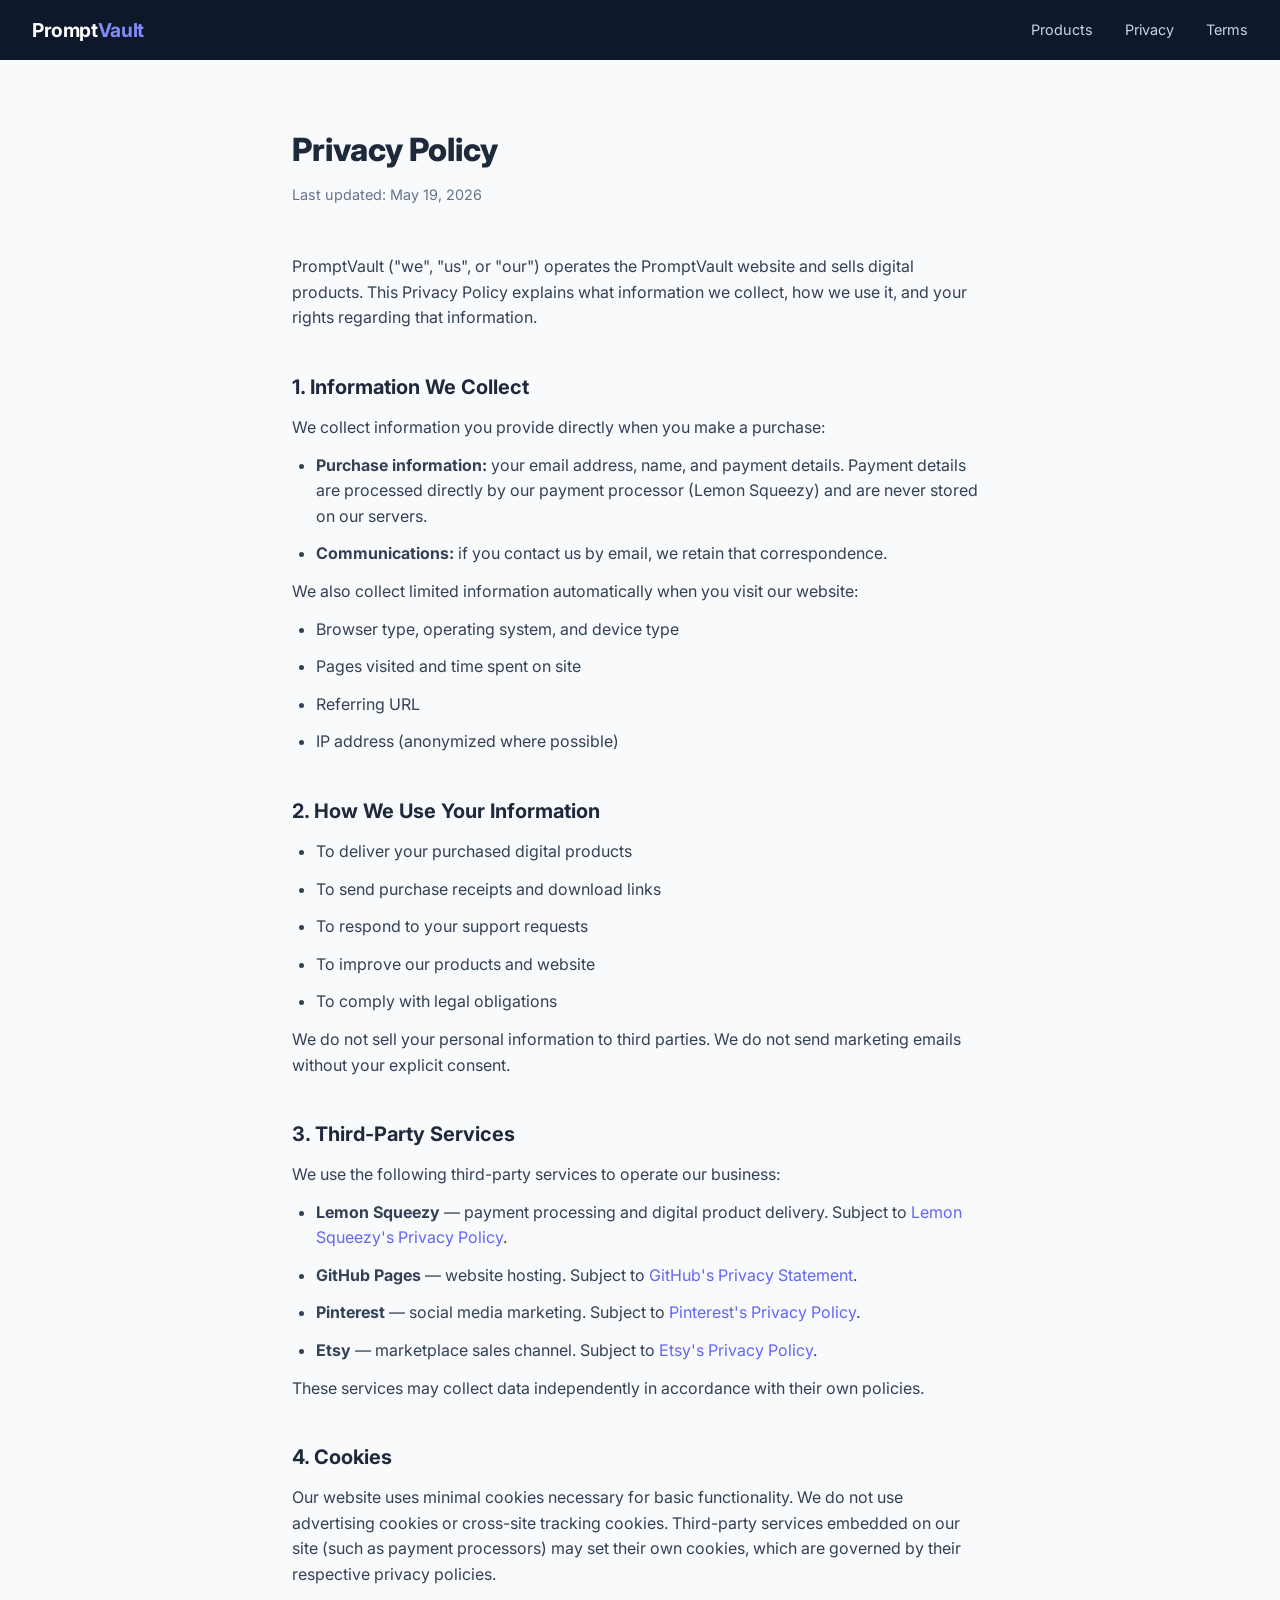
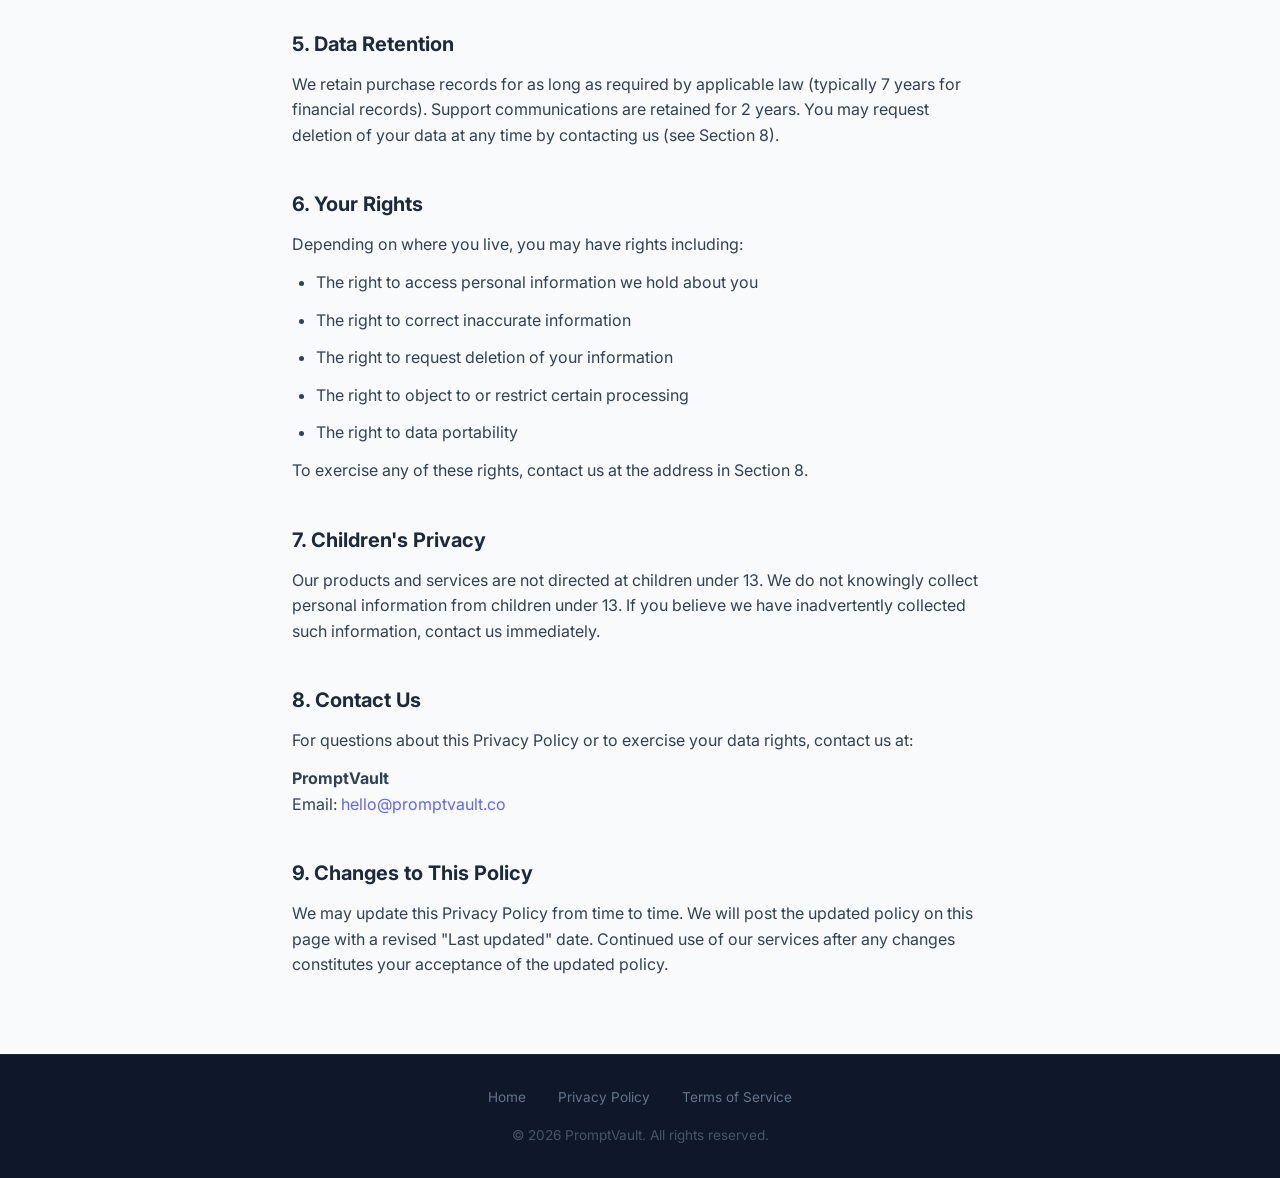
==== docs/privacy.html @ 1d8c43e7 "feat: PromptVault website for GitHub Pages - docs/index.html: landing page with hero, product grid, " ====
<!DOCTYPE html>
<html lang="en">
<head>
  <meta charset="UTF-8">
  <meta name="viewport" content="width=device-width, initial-scale=1.0">
  <title>Privacy Policy — PromptVault</title>
  <link rel="preconnect" href="https://fonts.googleapis.com">
  <link rel="stylesheet" href="https://fonts.googleapis.com/css2?family=Inter:wght@400;600;700;800&display=swap">
  <link rel="stylesheet" href="style.css">
</head>
<body>

<nav>
  <div class="nav-logo"><a href="index.html" style="color:inherit;text-decoration:none;">Prompt<span>Vault</span></a></div>
  <ul>
    <li><a href="index.html#products">Products</a></li>
    <li><a href="privacy.html">Privacy</a></li>
    <li><a href="terms.html">Terms</a></li>
  </ul>
</nav>

<div class="legal">
  <h1>Privacy Policy</h1>
  <p class="meta">Last updated: May 19, 2026</p>

  <p>PromptVault ("we", "us", or "our") operates the PromptVault website and sells digital products. This Privacy Policy explains what information we collect, how we use it, and your rights regarding that information.</p>

  <h2>1. Information We Collect</h2>
  <p>We collect information you provide directly when you make a purchase:</p>
  <ul>
    <li><strong>Purchase information:</strong> your email address, name, and payment details. Payment details are processed directly by our payment processor (Lemon Squeezy) and are never stored on our servers.</li>
    <li><strong>Communications:</strong> if you contact us by email, we retain that correspondence.</li>
  </ul>
  <p>We also collect limited information automatically when you visit our website:</p>
  <ul>
    <li>Browser type, operating system, and device type</li>
    <li>Pages visited and time spent on site</li>
    <li>Referring URL</li>
    <li>IP address (anonymized where possible)</li>
  </ul>

  <h2>2. How We Use Your Information</h2>
  <ul>
    <li>To deliver your purchased digital products</li>
    <li>To send purchase receipts and download links</li>
    <li>To respond to your support requests</li>
    <li>To improve our products and website</li>
    <li>To comply with legal obligations</li>
  </ul>
  <p>We do not sell your personal information to third parties. We do not send marketing emails without your explicit consent.</p>

  <h2>3. Third-Party Services</h2>
  <p>We use the following third-party services to operate our business:</p>
  <ul>
    <li><strong>Lemon Squeezy</strong> — payment processing and digital product delivery. Subject to <a href="https://www.lemonsqueezy.com/privacy" target="_blank">Lemon Squeezy's Privacy Policy</a>.</li>
    <li><strong>GitHub Pages</strong> — website hosting. Subject to <a href="https://docs.github.com/en/site-policy/privacy-policies/github-general-privacy-statement" target="_blank">GitHub's Privacy Statement</a>.</li>
    <li><strong>Pinterest</strong> — social media marketing. Subject to <a href="https://policy.pinterest.com/en/privacy-policy" target="_blank">Pinterest's Privacy Policy</a>.</li>
    <li><strong>Etsy</strong> — marketplace sales channel. Subject to <a href="https://www.etsy.com/legal/privacy/" target="_blank">Etsy's Privacy Policy</a>.</li>
  </ul>
  <p>These services may collect data independently in accordance with their own policies.</p>

  <h2>4. Cookies</h2>
  <p>Our website uses minimal cookies necessary for basic functionality. We do not use advertising cookies or cross-site tracking cookies. Third-party services embedded on our site (such as payment processors) may set their own cookies, which are governed by their respective privacy policies.</p>

  <h2>5. Data Retention</h2>
  <p>We retain purchase records for as long as required by applicable law (typically 7 years for financial records). Support communications are retained for 2 years. You may request deletion of your data at any time by contacting us (see Section 8).</p>

  <h2>6. Your Rights</h2>
  <p>Depending on where you live, you may have rights including:</p>
  <ul>
    <li>The right to access personal information we hold about you</li>
    <li>The right to correct inaccurate information</li>
    <li>The right to request deletion of your information</li>
    <li>The right to object to or restrict certain processing</li>
    <li>The right to data portability</li>
  </ul>
  <p>To exercise any of these rights, contact us at the address in Section 8.</p>

  <h2>7. Children's Privacy</h2>
  <p>Our products and services are not directed at children under 13. We do not knowingly collect personal information from children under 13. If you believe we have inadvertently collected such information, contact us immediately.</p>

  <h2>8. Contact Us</h2>
  <p>For questions about this Privacy Policy or to exercise your data rights, contact us at:</p>
  <p><strong>PromptVault</strong><br>
  Email: <a href="mailto:hello@promptvault.co">hello@promptvault.co</a></p>

  <h2>9. Changes to This Policy</h2>
  <p>We may update this Privacy Policy from time to time. We will post the updated policy on this page with a revised "Last updated" date. Continued use of our services after any changes constitutes your acceptance of the updated policy.</p>
</div>

<footer>
  <div class="footer-links">
    <a href="index.html">Home</a>
    <a href="privacy.html">Privacy Policy</a>
    <a href="terms.html">Terms of Service</a>
  </div>
  <div>&copy; 2026 PromptVault. All rights reserved.</div>
</footer>

</body>
</html>
---- docs/style.css ----
*, *::before, *::after { box-sizing: border-box; margin: 0; padding: 0; }

:root {
  --dark:   #0F172A;
  --indigo: #6366F1;
  --indigo-light: #818CF8;
  --bg:     #F8FAFC;
  --text:   #1E293B;
  --muted:  #64748B;
  --border: #E2E8F0;
  --card:   #FFFFFF;
}

body {
  font-family: 'Inter', -apple-system, BlinkMacSystemFont, sans-serif;
  background: var(--bg);
  color: var(--text);
  line-height: 1.6;
  font-size: 16px;
}

a { color: var(--indigo); text-decoration: none; }
a:hover { text-decoration: underline; }

/* ── Nav ── */
nav {
  background: var(--dark);
  padding: 0 2rem;
  display: flex;
  align-items: center;
  justify-content: space-between;
  height: 60px;
  position: sticky;
  top: 0;
  z-index: 100;
}
.nav-logo {
  color: #fff;
  font-weight: 700;
  font-size: 1.2rem;
  letter-spacing: -0.02em;
}
.nav-logo span { color: var(--indigo-light); }
nav ul { list-style: none; display: flex; gap: 2rem; }
nav ul a { color: #CBD5E1; font-size: 0.9rem; }
nav ul a:hover { color: #fff; text-decoration: none; }

/* ── Hero ── */
.hero {
  background: var(--dark);
  color: #fff;
  text-align: center;
  padding: 5rem 2rem 4rem;
}
.hero-badge {
  display: inline-block;
  background: rgba(99,102,241,0.2);
  color: var(--indigo-light);
  border: 1px solid rgba(99,102,241,0.4);
  border-radius: 100px;
  padding: 0.3rem 1rem;
  font-size: 0.8rem;
  font-weight: 600;
  letter-spacing: 0.05em;
  text-transform: uppercase;
  margin-bottom: 1.5rem;
}
.hero h1 {
  font-size: clamp(2rem, 5vw, 3.5rem);
  font-weight: 800;
  letter-spacing: -0.03em;
  line-height: 1.15;
  margin-bottom: 1.25rem;
  max-width: 800px;
  margin-left: auto;
  margin-right: auto;
}
.hero h1 em { color: var(--indigo-light); font-style: normal; }
.hero p {
  color: #94A3B8;
  font-size: 1.15rem;
  max-width: 540px;
  margin: 0 auto 2.5rem;
}
.btn {
  display: inline-block;
  background: var(--indigo);
  color: #fff;
  padding: 0.85rem 2rem;
  border-radius: 8px;
  font-weight: 600;
  font-size: 1rem;
  transition: background 0.15s;
}
.btn:hover { background: #4F46E5; text-decoration: none; }
.btn-outline {
  background: transparent;
  border: 1px solid #475569;
  color: #CBD5E1;
  margin-left: 0.75rem;
}
.btn-outline:hover { background: rgba(255,255,255,0.05); }

/* ── Stats bar ── */
.stats {
  background: #1E293B;
  border-top: 1px solid #334155;
  border-bottom: 1px solid #334155;
  display: flex;
  justify-content: center;
  gap: 4rem;
  padding: 1.5rem 2rem;
  flex-wrap: wrap;
}
.stat { text-align: center; color: #fff; }
.stat-num { font-size: 1.75rem; font-weight: 800; color: var(--indigo-light); }
.stat-label { font-size: 0.8rem; color: #94A3B8; }

/* ── Section ── */
section { padding: 5rem 2rem; }
.container { max-width: 1100px; margin: 0 auto; }
.section-label {
  text-align: center;
  color: var(--indigo);
  font-size: 0.8rem;
  font-weight: 700;
  letter-spacing: 0.1em;
  text-transform: uppercase;
  margin-bottom: 0.75rem;
}
.section-title {
  text-align: center;
  font-size: clamp(1.5rem, 3vw, 2.25rem);
  font-weight: 800;
  letter-spacing: -0.02em;
  margin-bottom: 0.75rem;
}
.section-sub {
  text-align: center;
  color: var(--muted);
  max-width: 500px;
  margin: 0 auto 3rem;
}

/* ── Product grid ── */
.product-grid {
  display: grid;
  grid-template-columns: repeat(auto-fill, minmax(300px, 1fr));
  gap: 1.5rem;
}
.product-card {
  background: var(--card);
  border: 1px solid var(--border);
  border-radius: 12px;
  padding: 1.75rem;
  transition: box-shadow 0.15s, transform 0.15s;
}
.product-card:hover { box-shadow: 0 8px 24px rgba(0,0,0,0.08); transform: translateY(-2px); }
.product-tag {
  display: inline-block;
  background: #EEF2FF;
  color: var(--indigo);
  border-radius: 100px;
  padding: 0.2rem 0.75rem;
  font-size: 0.75rem;
  font-weight: 600;
  margin-bottom: 1rem;
}
.product-card h3 { font-size: 1.1rem; font-weight: 700; margin-bottom: 0.5rem; }
.product-card p { color: var(--muted); font-size: 0.9rem; margin-bottom: 1.25rem; }
.product-meta {
  display: flex;
  align-items: center;
  justify-content: space-between;
  border-top: 1px solid var(--border);
  padding-top: 1rem;
  margin-top: auto;
}
.product-price { font-weight: 800; font-size: 1.1rem; color: var(--dark); }
.product-count { font-size: 0.8rem; color: var(--muted); }
.product-btn {
  background: var(--indigo);
  color: #fff;
  border-radius: 6px;
  padding: 0.5rem 1rem;
  font-size: 0.85rem;
  font-weight: 600;
}
.product-btn:hover { background: #4F46E5; text-decoration: none; }

/* ── How it works ── */
.steps { display: grid; grid-template-columns: repeat(auto-fit, minmax(220px, 1fr)); gap: 2rem; }
.step { text-align: center; }
.step-num {
  width: 48px; height: 48px;
  background: #EEF2FF;
  color: var(--indigo);
  border-radius: 50%;
  font-size: 1.1rem;
  font-weight: 800;
  display: flex; align-items: center; justify-content: center;
  margin: 0 auto 1rem;
}
.step h3 { font-size: 1rem; font-weight: 700; margin-bottom: 0.4rem; }
.step p { color: var(--muted); font-size: 0.9rem; }

/* ── CTA banner ── */
.cta-banner {
  background: var(--dark);
  color: #fff;
  text-align: center;
  padding: 5rem 2rem;
}
.cta-banner h2 {
  font-size: clamp(1.75rem, 3vw, 2.5rem);
  font-weight: 800;
  letter-spacing: -0.02em;
  margin-bottom: 1rem;
}
.cta-banner p { color: #94A3B8; margin-bottom: 2rem; }

/* ── Footer ── */
footer {
  background: var(--dark);
  border-top: 1px solid #1E293B;
  padding: 2rem;
  text-align: center;
  color: #475569;
  font-size: 0.85rem;
}
footer a { color: #64748B; }
footer a:hover { color: #94A3B8; }
.footer-links { display: flex; justify-content: center; gap: 2rem; margin-bottom: 1rem; flex-wrap: wrap; }

/* ── Legal pages ── */
.legal { max-width: 760px; margin: 0 auto; padding: 4rem 2rem; }
.legal h1 { font-size: 2rem; font-weight: 800; margin-bottom: 0.5rem; }
.legal .meta { color: var(--muted); font-size: 0.9rem; margin-bottom: 3rem; }
.legal h2 { font-size: 1.25rem; font-weight: 700; margin: 2.5rem 0 0.75rem; }
.legal p, .legal li { color: #334155; margin-bottom: 0.75rem; }
.legal ul { padding-left: 1.5rem; }
.legal a { color: var(--indigo); }

@media (max-width: 600px) {
  .stats { gap: 2rem; }
  nav ul { gap: 1rem; }
  .btn-outline { display: none; }
}
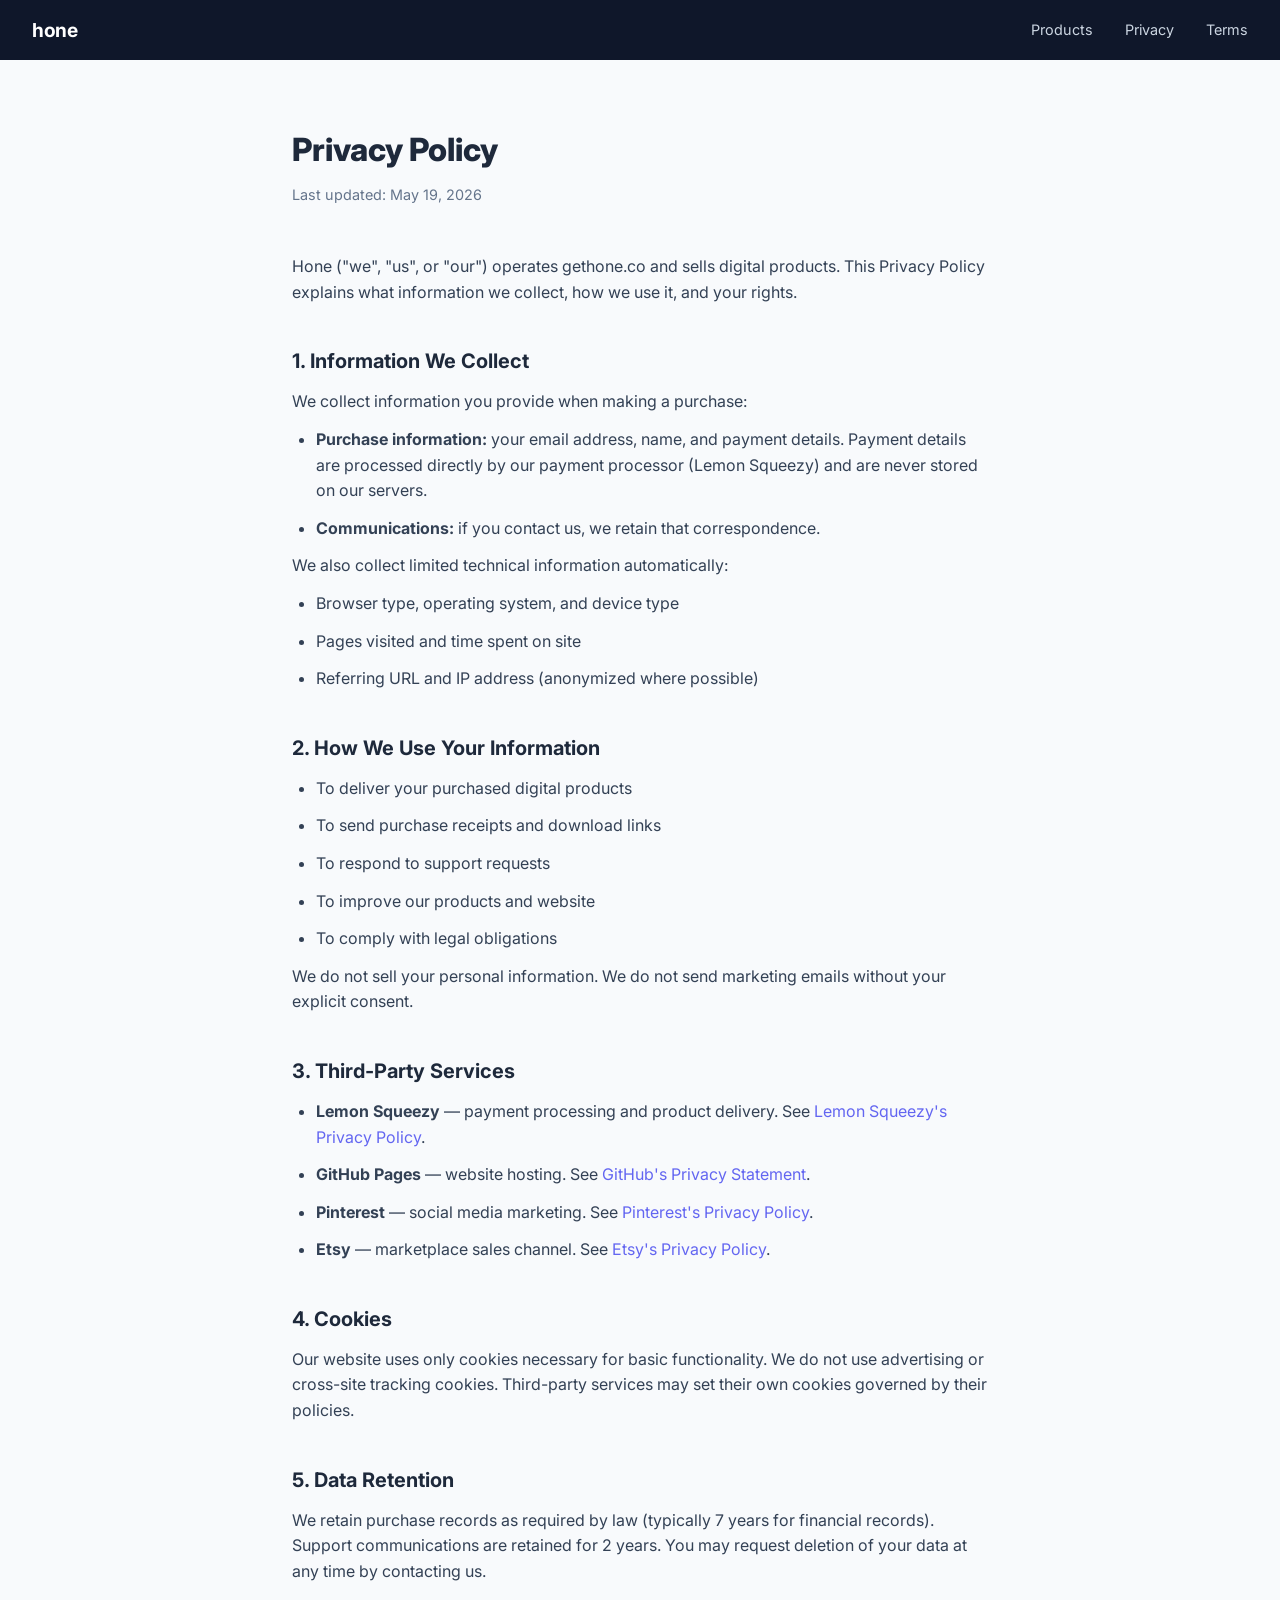
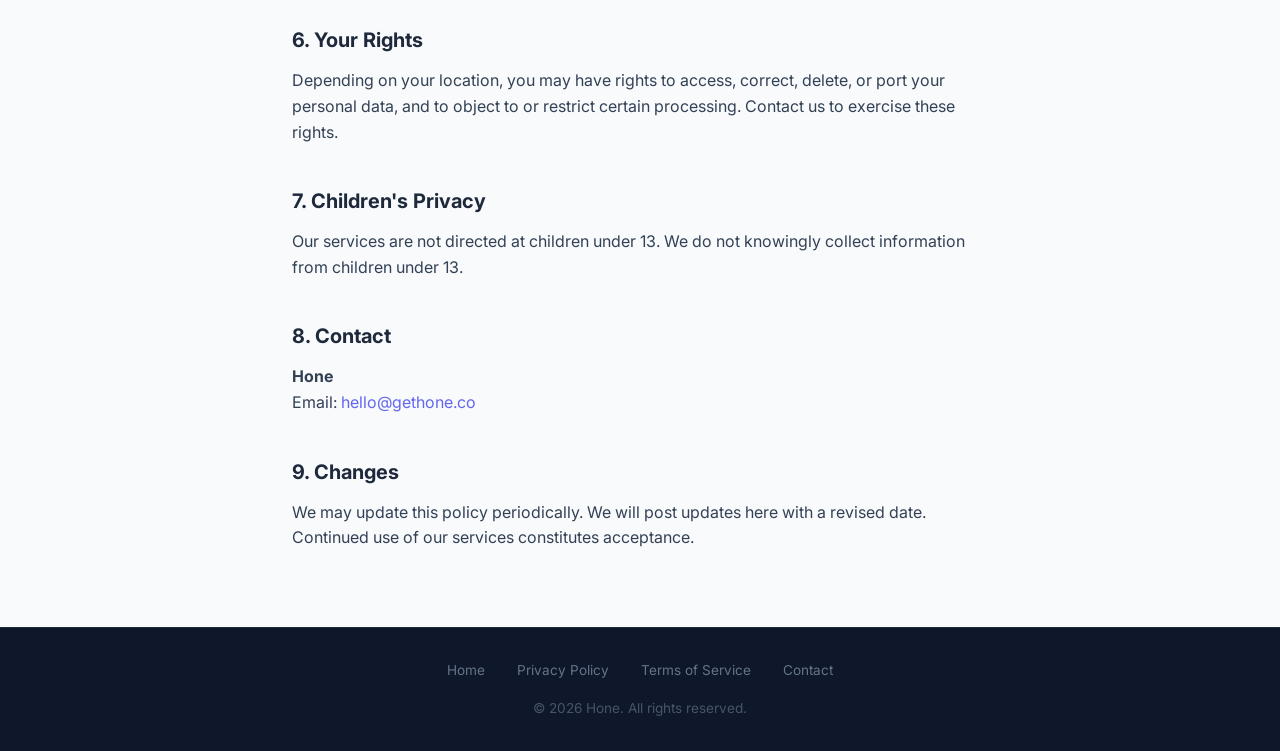
==== commit 13a20a12: "rebrand: PromptVault -> Hone (gethone.co) Brand rationale: single word, real verb ("to hone" = sharp" ====
--- a/docs/privacy.html
+++ b/docs/privacy.html
@@ -3,7 +3,7 @@
 <head>
   <meta charset="UTF-8">
   <meta name="viewport" content="width=device-width, initial-scale=1.0">
-  <title>Privacy Policy — PromptVault</title>
+  <title>Privacy Policy — Hone</title>
   <link rel="preconnect" href="https://fonts.googleapis.com">
   <link rel="stylesheet" href="https://fonts.googleapis.com/css2?family=Inter:wght@400;600;700;800&display=swap">
   <link rel="stylesheet" href="style.css">
@@ -11,7 +11,7 @@
 <body>
 
 <nav>
-  <div class="nav-logo"><a href="index.html" style="color:inherit;text-decoration:none;">Prompt<span>Vault</span></a></div>
+  <div class="nav-logo"><a href="index.html" style="color:inherit;text-decoration:none;">hone</a></div>
   <ul>
     <li><a href="index.html#products">Products</a></li>
     <li><a href="privacy.html">Privacy</a></li>
@@ -23,69 +23,56 @@
   <h1>Privacy Policy</h1>
   <p class="meta">Last updated: May 19, 2026</p>
 
-  <p>PromptVault ("we", "us", or "our") operates the PromptVault website and sells digital products. This Privacy Policy explains what information we collect, how we use it, and your rights regarding that information.</p>
+  <p>Hone ("we", "us", or "our") operates gethone.co and sells digital products. This Privacy Policy explains what information we collect, how we use it, and your rights.</p>
 
   <h2>1. Information We Collect</h2>
-  <p>We collect information you provide directly when you make a purchase:</p>
+  <p>We collect information you provide when making a purchase:</p>
   <ul>
     <li><strong>Purchase information:</strong> your email address, name, and payment details. Payment details are processed directly by our payment processor (Lemon Squeezy) and are never stored on our servers.</li>
-    <li><strong>Communications:</strong> if you contact us by email, we retain that correspondence.</li>
+    <li><strong>Communications:</strong> if you contact us, we retain that correspondence.</li>
   </ul>
-  <p>We also collect limited information automatically when you visit our website:</p>
+  <p>We also collect limited technical information automatically:</p>
   <ul>
     <li>Browser type, operating system, and device type</li>
     <li>Pages visited and time spent on site</li>
-    <li>Referring URL</li>
-    <li>IP address (anonymized where possible)</li>
+    <li>Referring URL and IP address (anonymized where possible)</li>
   </ul>
 
   <h2>2. How We Use Your Information</h2>
   <ul>
     <li>To deliver your purchased digital products</li>
     <li>To send purchase receipts and download links</li>
-    <li>To respond to your support requests</li>
+    <li>To respond to support requests</li>
     <li>To improve our products and website</li>
     <li>To comply with legal obligations</li>
   </ul>
-  <p>We do not sell your personal information to third parties. We do not send marketing emails without your explicit consent.</p>
+  <p>We do not sell your personal information. We do not send marketing emails without your explicit consent.</p>
 
   <h2>3. Third-Party Services</h2>
-  <p>We use the following third-party services to operate our business:</p>
   <ul>
-    <li><strong>Lemon Squeezy</strong> — payment processing and digital product delivery. Subject to <a href="https://www.lemonsqueezy.com/privacy" target="_blank">Lemon Squeezy's Privacy Policy</a>.</li>
-    <li><strong>GitHub Pages</strong> — website hosting. Subject to <a href="https://docs.github.com/en/site-policy/privacy-policies/github-general-privacy-statement" target="_blank">GitHub's Privacy Statement</a>.</li>
-    <li><strong>Pinterest</strong> — social media marketing. Subject to <a href="https://policy.pinterest.com/en/privacy-policy" target="_blank">Pinterest's Privacy Policy</a>.</li>
-    <li><strong>Etsy</strong> — marketplace sales channel. Subject to <a href="https://www.etsy.com/legal/privacy/" target="_blank">Etsy's Privacy Policy</a>.</li>
+    <li><strong>Lemon Squeezy</strong> — payment processing and product delivery. See <a href="https://www.lemonsqueezy.com/privacy" target="_blank">Lemon Squeezy's Privacy Policy</a>.</li>
+    <li><strong>GitHub Pages</strong> — website hosting. See <a href="https://docs.github.com/en/site-policy/privacy-policies/github-general-privacy-statement" target="_blank">GitHub's Privacy Statement</a>.</li>
+    <li><strong>Pinterest</strong> — social media marketing. See <a href="https://policy.pinterest.com/en/privacy-policy" target="_blank">Pinterest's Privacy Policy</a>.</li>
+    <li><strong>Etsy</strong> — marketplace sales channel. See <a href="https://www.etsy.com/legal/privacy/" target="_blank">Etsy's Privacy Policy</a>.</li>
   </ul>
-  <p>These services may collect data independently in accordance with their own policies.</p>
 
   <h2>4. Cookies</h2>
-  <p>Our website uses minimal cookies necessary for basic functionality. We do not use advertising cookies or cross-site tracking cookies. Third-party services embedded on our site (such as payment processors) may set their own cookies, which are governed by their respective privacy policies.</p>
+  <p>Our website uses only cookies necessary for basic functionality. We do not use advertising or cross-site tracking cookies. Third-party services may set their own cookies governed by their policies.</p>
 
   <h2>5. Data Retention</h2>
-  <p>We retain purchase records for as long as required by applicable law (typically 7 years for financial records). Support communications are retained for 2 years. You may request deletion of your data at any time by contacting us (see Section 8).</p>
+  <p>We retain purchase records as required by law (typically 7 years for financial records). Support communications are retained for 2 years. You may request deletion of your data at any time by contacting us.</p>
 
   <h2>6. Your Rights</h2>
-  <p>Depending on where you live, you may have rights including:</p>
-  <ul>
-    <li>The right to access personal information we hold about you</li>
-    <li>The right to correct inaccurate information</li>
-    <li>The right to request deletion of your information</li>
-    <li>The right to object to or restrict certain processing</li>
-    <li>The right to data portability</li>
-  </ul>
-  <p>To exercise any of these rights, contact us at the address in Section 8.</p>
+  <p>Depending on your location, you may have rights to access, correct, delete, or port your personal data, and to object to or restrict certain processing. Contact us to exercise these rights.</p>
 
   <h2>7. Children's Privacy</h2>
-  <p>Our products and services are not directed at children under 13. We do not knowingly collect personal information from children under 13. If you believe we have inadvertently collected such information, contact us immediately.</p>
+  <p>Our services are not directed at children under 13. We do not knowingly collect information from children under 13.</p>
 
-  <h2>8. Contact Us</h2>
-  <p>For questions about this Privacy Policy or to exercise your data rights, contact us at:</p>
-  <p><strong>PromptVault</strong><br>
-  Email: <a href="mailto:hello@promptvault.co">hello@promptvault.co</a></p>
+  <h2>8. Contact</h2>
+  <p><strong>Hone</strong><br>Email: <a href="mailto:hello@gethone.co">hello@gethone.co</a></p>
 
-  <h2>9. Changes to This Policy</h2>
-  <p>We may update this Privacy Policy from time to time. We will post the updated policy on this page with a revised "Last updated" date. Continued use of our services after any changes constitutes your acceptance of the updated policy.</p>
+  <h2>9. Changes</h2>
+  <p>We may update this policy periodically. We will post updates here with a revised date. Continued use of our services constitutes acceptance.</p>
 </div>
 
 <footer>
@@ -93,8 +80,9 @@
     <a href="index.html">Home</a>
     <a href="privacy.html">Privacy Policy</a>
     <a href="terms.html">Terms of Service</a>
+    <a href="mailto:hello@gethone.co">Contact</a>
   </div>
-  <div>&copy; 2026 PromptVault. All rights reserved.</div>
+  <div>&copy; 2026 Hone. All rights reserved.</div>
 </footer>
 
 </body>
